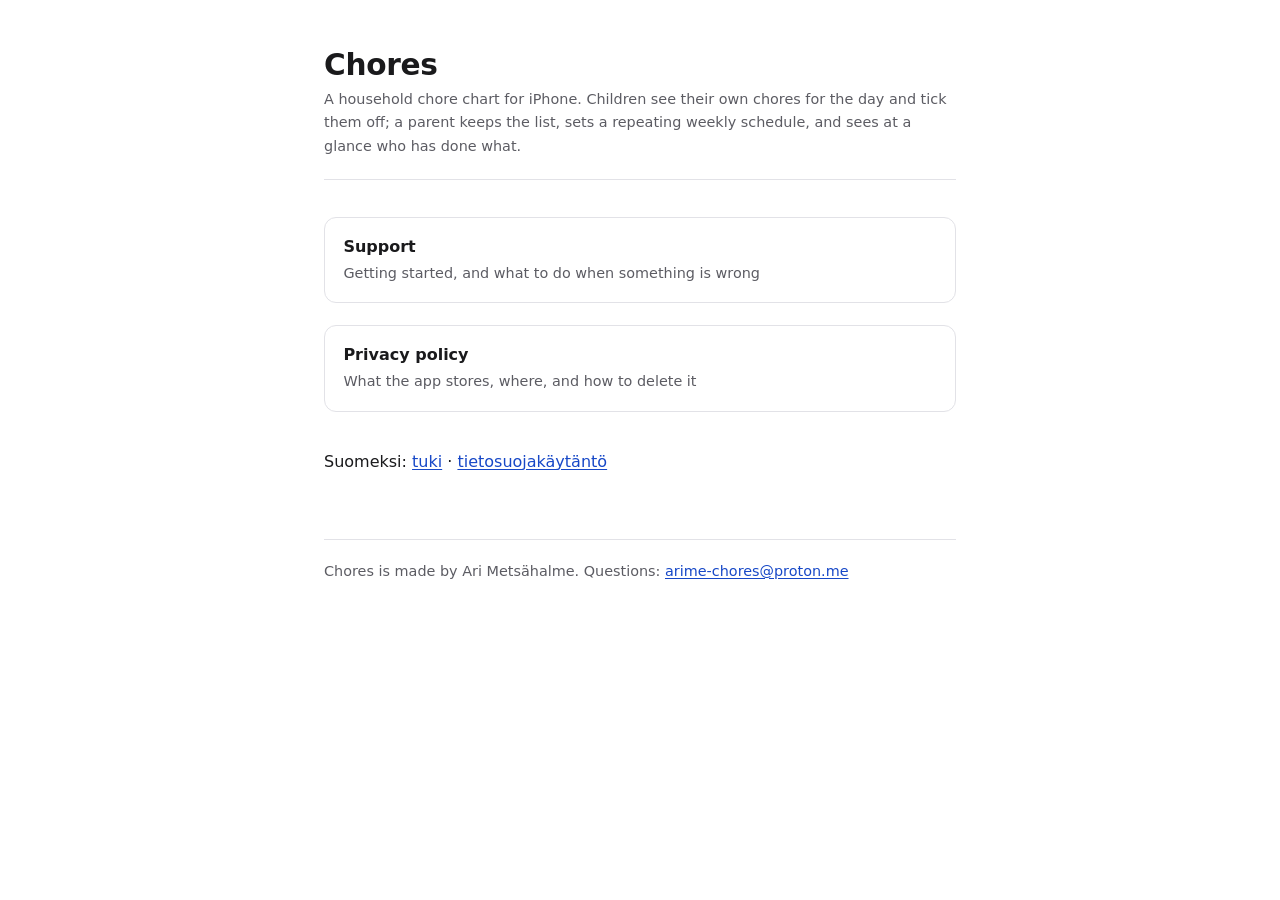
==== docs/site/index.html @ b7accb78 "Publish a privacy policy and a support page Both are required fields of an App Store listing, and Ap" ====
<!DOCTYPE html>
<html lang="en">
<head>
<meta charset="utf-8">
<meta name="viewport" content="width=device-width, initial-scale=1">
<title>Chores</title>
<link rel="stylesheet" href="style.css">
</head>
<body>

<h1>Chores</h1>
<p class="langs">A household chore chart for iPhone. Children see their own chores for
the day and tick them off; a parent keeps the list, sets a repeating weekly schedule,
and sees at a glance who has done what.</p>

<ul class="cards">
	<li><a href="support/"><strong>Support</strong><span>Getting started, and what to do when something is wrong</span></a></li>
	<li><a href="privacy/"><strong>Privacy policy</strong><span>What the app stores, where, and how to delete it</span></a></li>
</ul>

<p>Suomeksi: <a href="support/fi/">tuki</a> · <a href="privacy/fi/">tietosuojakäytäntö</a></p>

<footer>
	Chores is made by Ari Metsähalme. Questions:
	<a href="mailto:arime-chores@proton.me">arime-chores@proton.me</a>
</footer>

</body>
</html>
---- docs/site/style.css ----
/*
  One stylesheet for the whole site. There are five pages and no build step, so
  a shared file beats repeating a <style> block in each of them.
*/

:root {
	color-scheme: light dark;
	--ink: #1a1a1c;
	--ink-quiet: #5c5c63;
	--paper: #ffffff;
	--rule: #e2e2e7;
	--accent: #1748c7;
}

@media (prefers-color-scheme: dark) {
	:root {
		--ink: #ececf1;
		--ink-quiet: #a0a0aa;
		--paper: #16161a;
		--rule: #303038;
		--accent: #7ea0f9;
	}
}

* {
	box-sizing: border-box;
}

body {
	margin: 0 auto;
	padding: 3rem 1.25rem 6rem;
	max-width: 42rem;
	background: var(--paper);
	color: var(--ink);
	font: 1rem/1.65 -apple-system, BlinkMacSystemFont, "Segoe UI", system-ui, sans-serif;
	-webkit-text-size-adjust: 100%;
}

h1 {
	margin: 0 0 0.25rem;
	font-size: 1.85rem;
	line-height: 1.2;
	letter-spacing: -0.01em;
}

h2 {
	margin: 2.5rem 0 0.5rem;
	font-size: 1.1rem;
	letter-spacing: -0.005em;
}

p, ul, ol {
	margin: 0.75rem 0;
}

ul, ol {
	padding-left: 1.4rem;
}

li {
	margin: 0.3rem 0;
}

a {
	color: var(--accent);
	text-decoration-thickness: 1px;
	text-underline-offset: 2px;
}

code {
	font-family: ui-monospace, SFMono-Regular, Menlo, monospace;
	font-size: 0.9em;
}

/* The line under the title: which language this page is in, and where the
   other one is. */
.langs {
	margin: 0 0 2rem;
	padding-bottom: 1.25rem;
	border-bottom: 1px solid var(--rule);
	color: var(--ink-quiet);
	font-size: 0.9rem;
}

.updated {
	color: var(--ink-quiet);
	font-size: 0.9rem;
}

footer {
	margin-top: 4rem;
	padding-top: 1.25rem;
	border-top: 1px solid var(--rule);
	color: var(--ink-quiet);
	font-size: 0.9rem;
}

/* The landing page's two links, big enough to be the obvious thing to tap. */
.cards {
	display: grid;
	gap: 0.75rem;
	margin: 2rem 0;
	padding: 0;
	list-style: none;
}

.cards a {
	display: block;
	padding: 1rem 1.15rem;
	border: 1px solid var(--rule);
	border-radius: 0.75rem;
	text-decoration: none;
}

.cards a:hover {
	border-color: var(--accent);
}

.cards strong {
	display: block;
	color: var(--ink);
}

.cards span {
	color: var(--ink-quiet);
	font-size: 0.9rem;
}
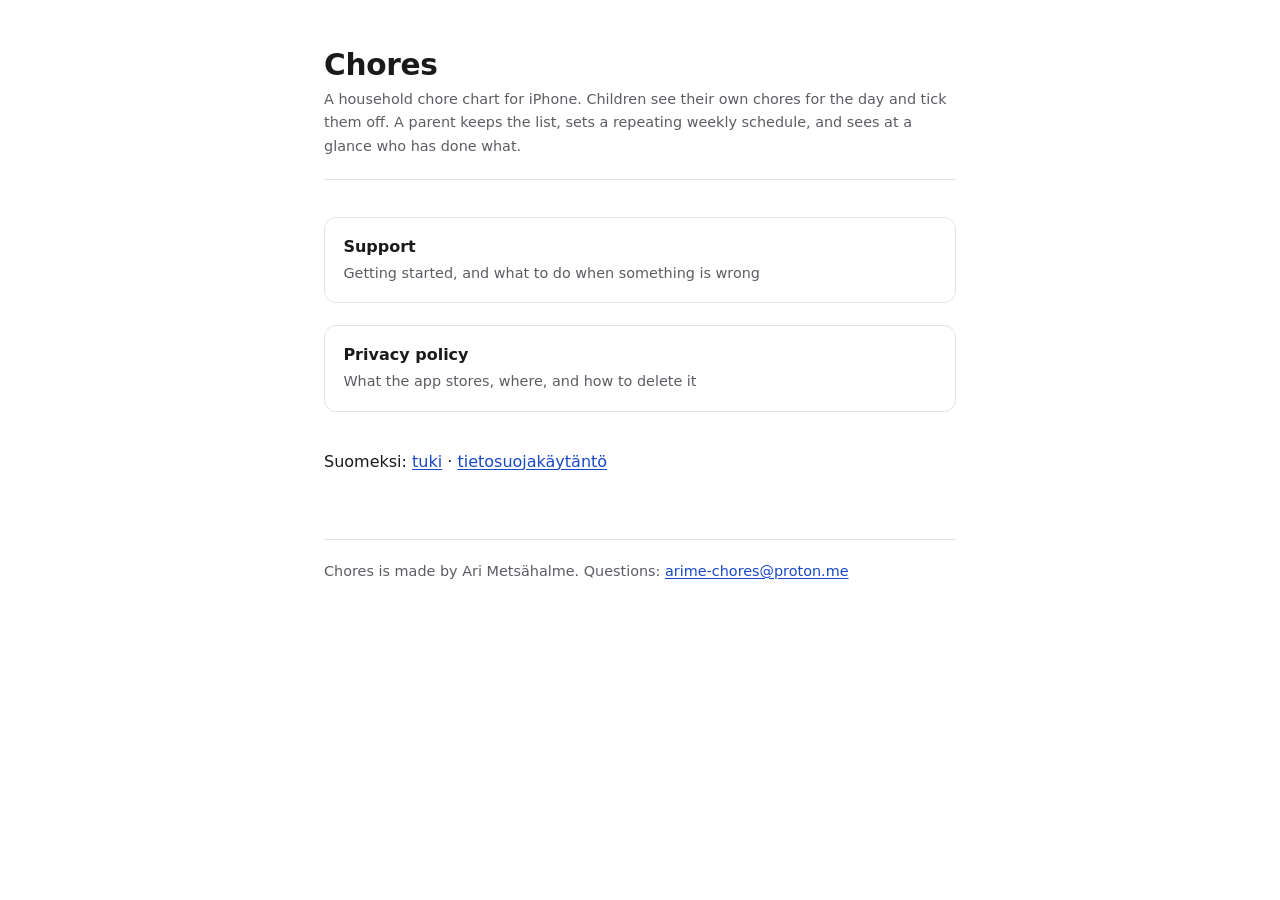
==== commit 2fd78730: "Take the semicolons out of the published copy The site and the store listing are the two things a st" ====
--- a/docs/site/index.html
+++ b/docs/site/index.html
@@ -10,7 +10,7 @@
 
 <h1>Chores</h1>
 <p class="langs">A household chore chart for iPhone. Children see their own chores for
-the day and tick them off; a parent keeps the list, sets a repeating weekly schedule,
+the day and tick them off. A parent keeps the list, sets a repeating weekly schedule,
 and sees at a glance who has done what.</p>
 
 <ul class="cards">
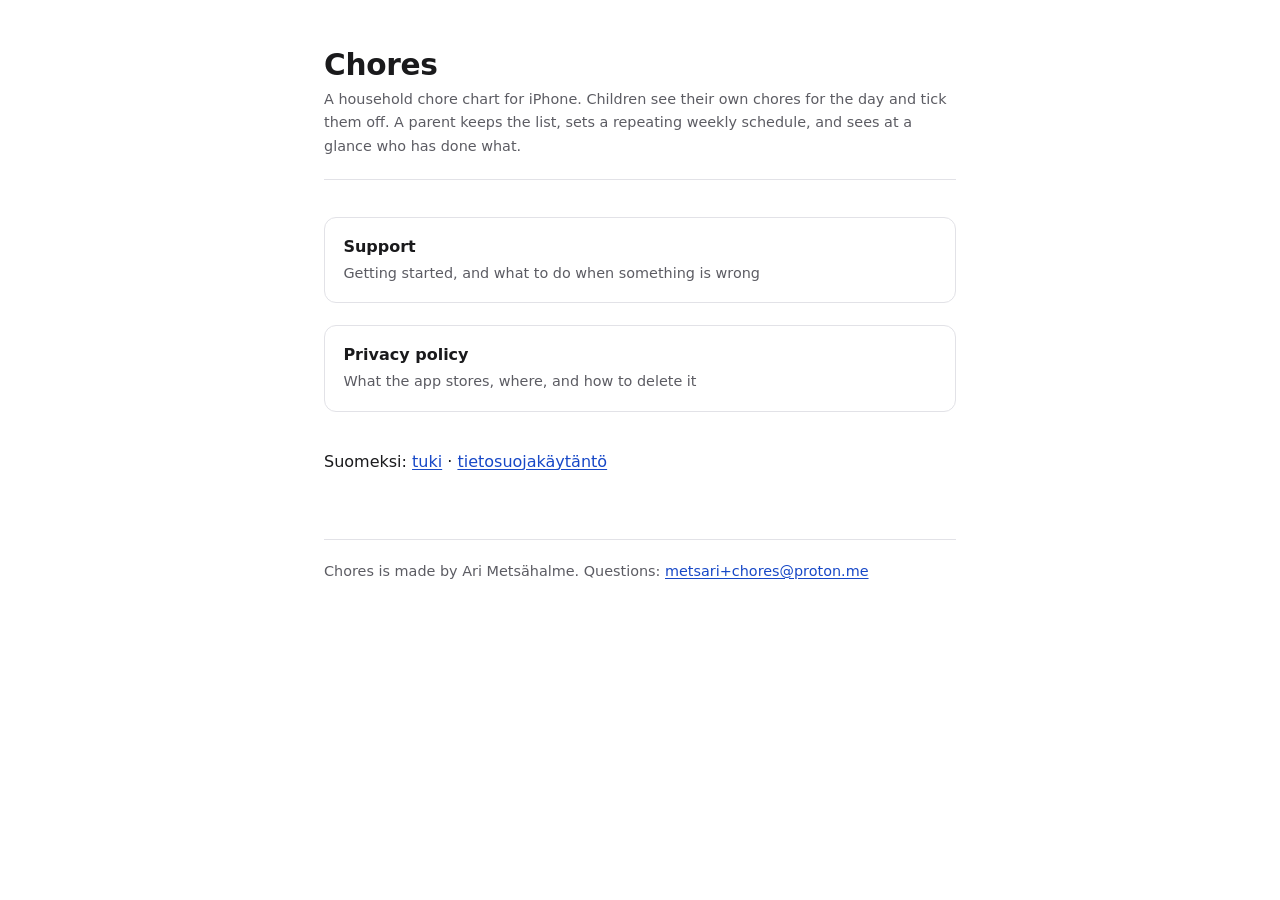
==== commit 70491f6e: "Move the contact address to metsari+chores@proton.me Covers the README, the support and privacy page" ====
--- a/docs/site/index.html
+++ b/docs/site/index.html
@@ -22,7 +22,7 @@
 
 <footer>
 	Chores is made by Ari Metsähalme. Questions:
-	<a href="mailto:arime-chores@proton.me">arime-chores@proton.me</a>
+	<a href="mailto:metsari+chores@proton.me">metsari+chores@proton.me</a>
 </footer>
 
 </body>
